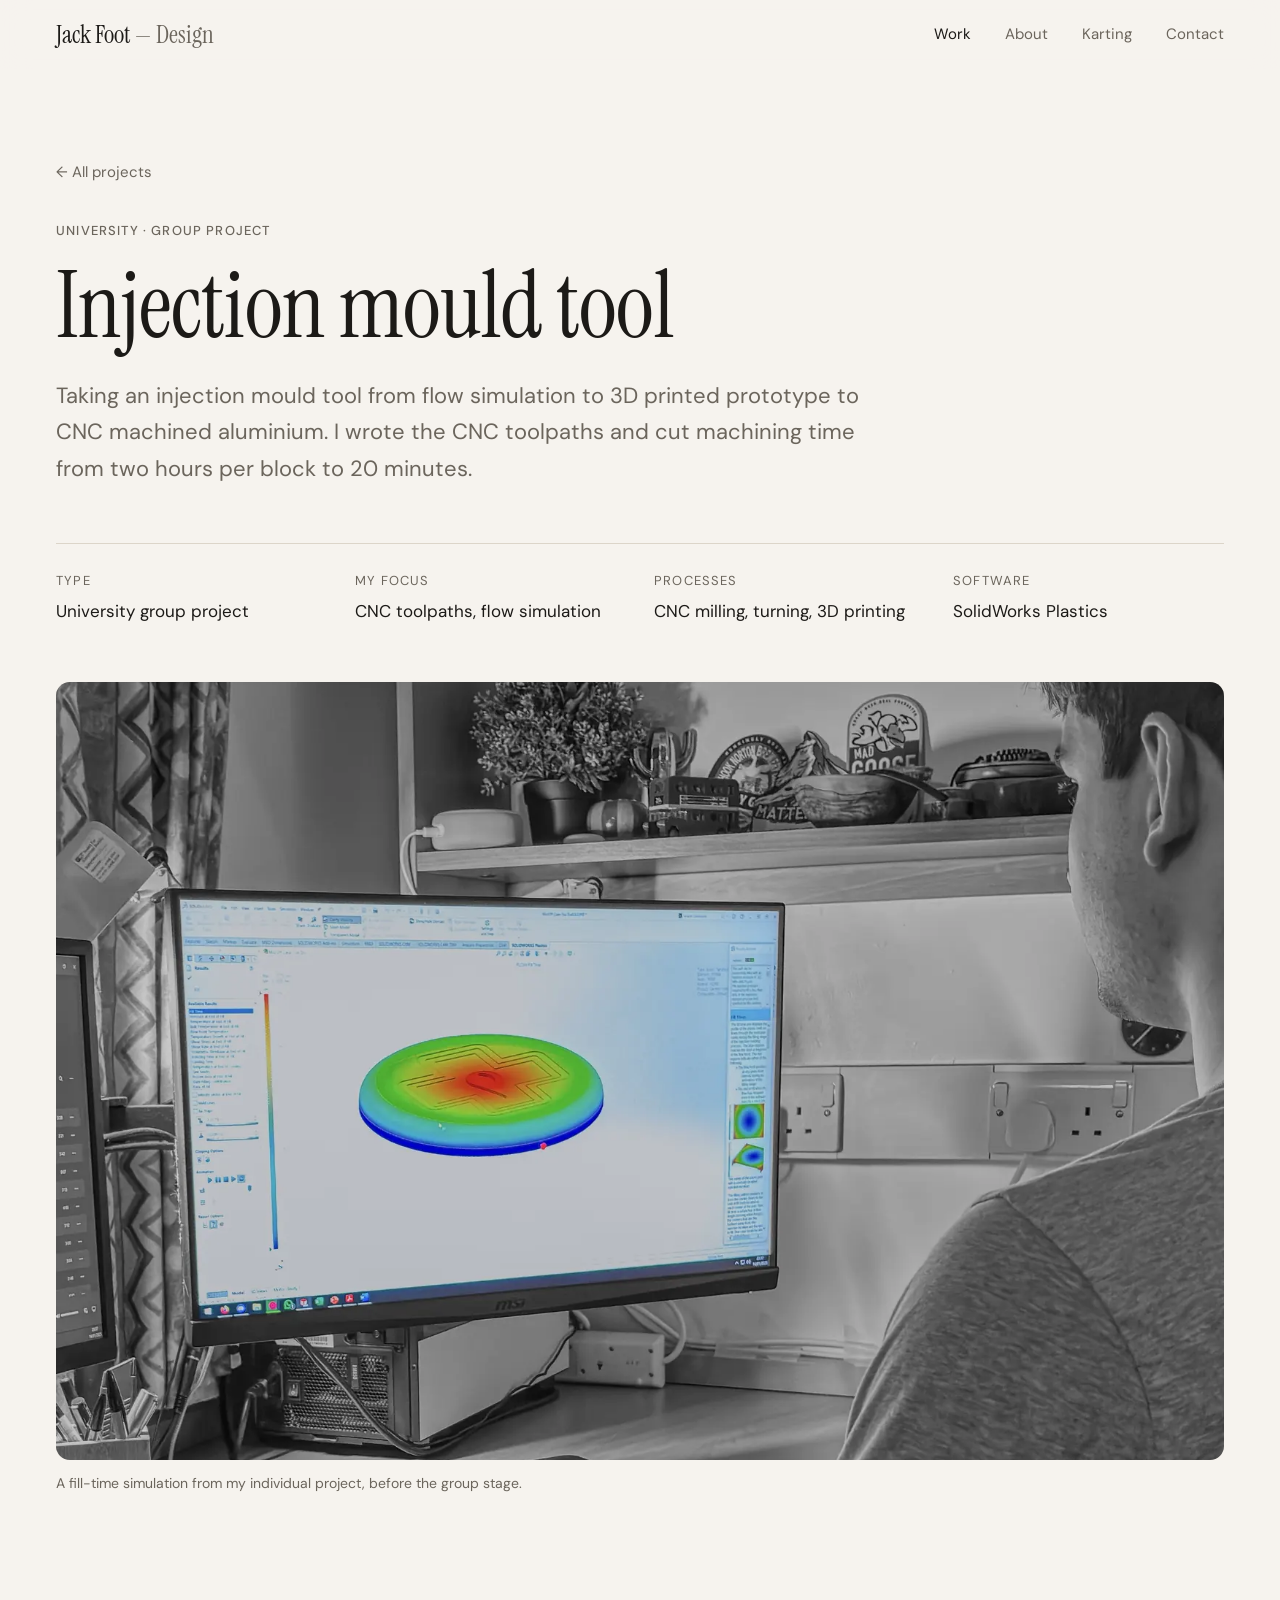
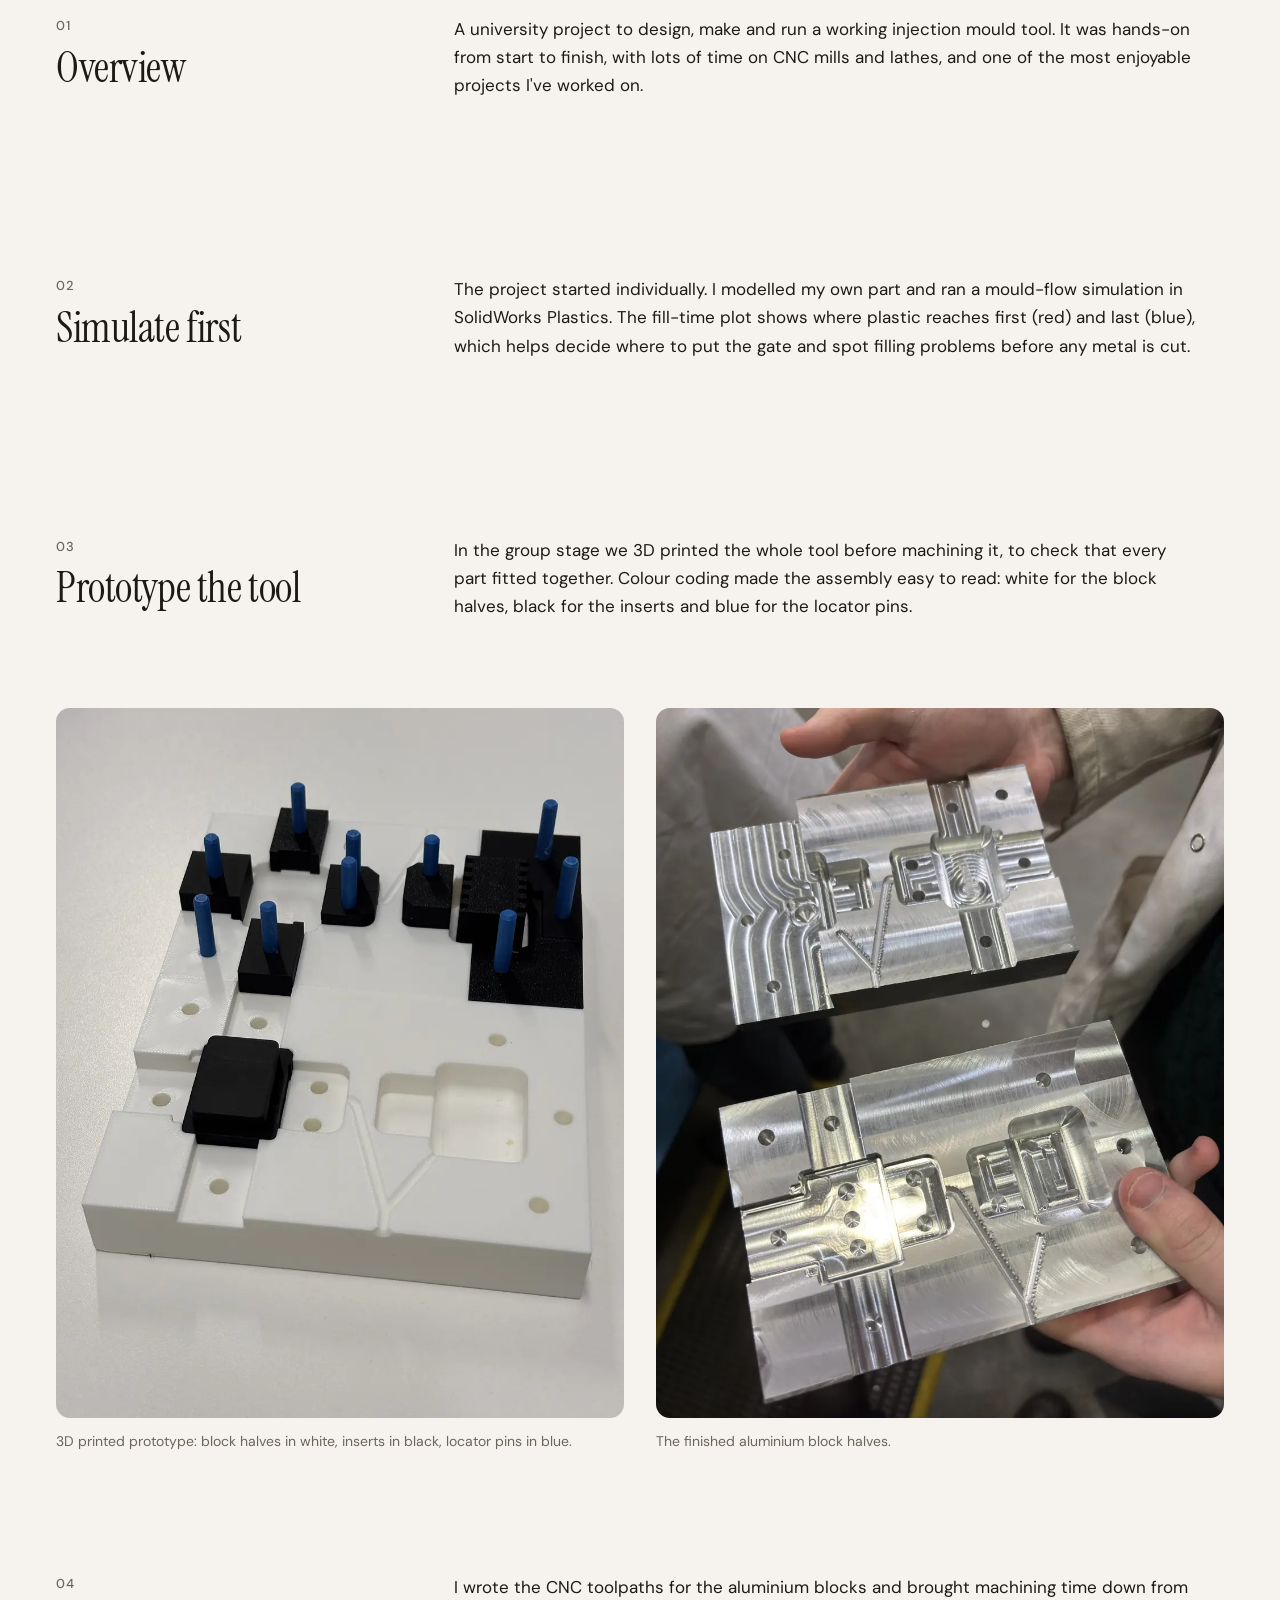
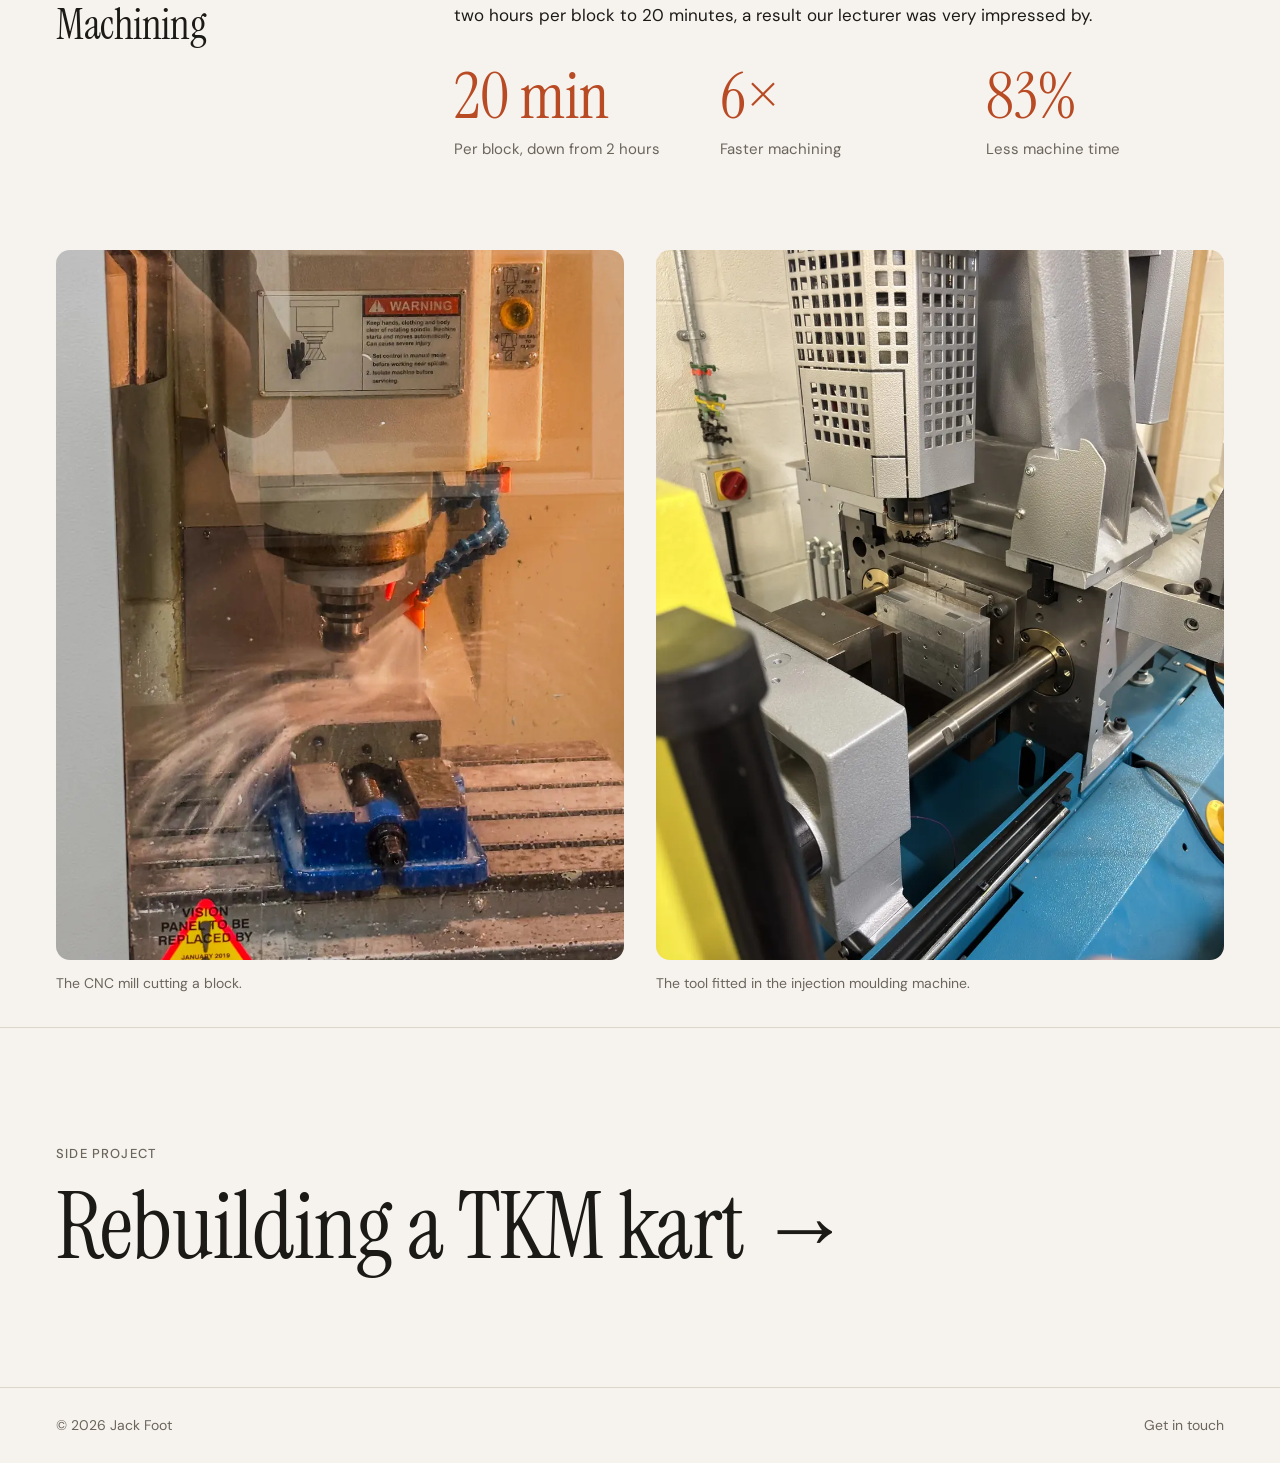
==== projects/injection-moulding.html @ 2ce201a3 "Add injection mould tool project First real case study: flow simulation, 3D printed prototype tool, " ====
<!doctype html>
<html lang="en">
<head>
  <meta charset="utf-8">
  <meta name="viewport" content="width=device-width, initial-scale=1">
  <title>Injection Mould Tool — Jack Foot</title>
  <meta name="description" content="University group project: simulating, prototyping and CNC machining a working injection mould tool.">
  <meta name="color-scheme" content="light dark">
  <link rel="icon" href="../assets/img/favicon.svg" type="image/svg+xml">
  <link rel="preconnect" href="https://fonts.googleapis.com">
  <link rel="preconnect" href="https://fonts.gstatic.com" crossorigin>
  <link href="https://fonts.googleapis.com/css2?family=DM+Sans:opsz,wght@9..40,400;9..40,500&family=Instrument+Serif:ital@0;1&display=swap" rel="stylesheet">
  <link rel="stylesheet" href="../assets/css/style.css">
</head>
<body>

  <header class="site-header">
    <div class="wrap">
      <a class="brand" href="../">Jack Foot <span>— Design</span></a>
      <nav class="nav" aria-label="Main">
        <a href="../#work" aria-current="page">Work</a>
        <a href="../#about">About</a>
        <a href="../#karting">Karting</a>
        <a href="../#contact">Contact</a>
      </nav>
    </div>
  </header>

  <main>
    <article>

      <header class="case-hero wrap">
        <a class="back" href="../#work">← All projects</a>
        <div><span class="label">University · Group project</span></div>
        <h1>Injection mould tool</h1>
        <p class="summary">Taking an injection mould tool from flow simulation to 3D printed prototype to CNC machined aluminium. I wrote the CNC toolpaths and cut machining time from two hours per block to 20 minutes.</p>

        <dl class="facts">
          <div><dt>Type</dt><dd>University group project</dd></div>
          <div><dt>My focus</dt><dd>CNC toolpaths, flow simulation</dd></div>
          <div><dt>Processes</dt><dd>CNC milling, turning, 3D printing</dd></div>
          <div><dt>Software</dt><dd>SolidWorks Plastics</dd></div>
        </dl>
      </header>

      <div class="wrap media">
        <figure class="figure hero-32 reveal"><picture><source srcset="../assets/img/im-simulation.webp" type="image/webp"><img src="../assets/img/im-simulation.jpg" alt="Jack at his desk looking at a colour-coded fill-time simulation of a moulded part in SolidWorks Plastics" width="1600" height="1200" decoding="async" style="object-position: 50% 45%"></picture><figcaption>A fill-time simulation from my individual project, before the group stage.</figcaption></figure>
      </div>

      <div class="wrap">
        <section class="block reveal">
          <div><span class="label">01</span><h2>Overview</h2></div>
          <div>
            <p>A university project to design, make and run a working injection mould tool. It was hands-on from start to finish, with lots of time on CNC mills and lathes, and one of the most enjoyable projects I've worked on.</p>
          </div>
        </section>

        <section class="block reveal">
          <div><span class="label">02</span><h2>Simulate first</h2></div>
          <div>
            <p>The project started individually. I modelled my own part and ran a mould-flow simulation in SolidWorks Plastics. The fill-time plot shows where plastic reaches first (red) and last (blue), which helps decide where to put the gate and spot filling problems before any metal is cut.</p>
          </div>
        </section>

        <section class="block reveal">
          <div><span class="label">03</span><h2>Prototype the tool</h2></div>
          <div>
            <p>In the group stage we 3D printed the whole tool before machining it, to check that every part fitted together. Colour coding made the assembly easy to read: white for the block halves, black for the inserts and blue for the locator pins.</p>
          </div>
        </section>
      </div>

      <div class="wrap media">
        <div class="figure-pair">
          <figure class="figure tall reveal"><picture><source srcset="../assets/img/im-printed-prototype.webp" type="image/webp"><img src="../assets/img/im-printed-prototype.jpg" alt="3D printed prototype of the mould tool, with white block halves, black inserts and blue locator pins" width="1000" height="1333" loading="lazy" decoding="async"></picture><figcaption>3D printed prototype: block halves in white, inserts in black, locator pins in blue.</figcaption></figure>
          <figure class="figure tall reveal"><picture><source srcset="../assets/img/im-aluminium-halves.webp" type="image/webp"><img src="../assets/img/im-aluminium-halves.jpg" alt="The two finished CNC machined aluminium mould block halves held in hand" width="1000" height="1333" loading="lazy" decoding="async"></picture><figcaption>The finished aluminium block halves.</figcaption></figure>
        </div>
      </div>

      <div class="wrap">
        <section class="block reveal">
          <div><span class="label">04</span><h2>Machining</h2></div>
          <div>
            <p>I wrote the CNC toolpaths for the aluminium blocks and brought machining time down from two hours per block to 20 minutes, a result our lecturer was very impressed by.</p>
            <div class="stats">
              <div><strong>20 min</strong><span>Per block, down from 2 hours</span></div>
              <div><strong>6×</strong><span>Faster machining</span></div>
              <div><strong>83%</strong><span>Less machine time</span></div>
            </div>
          </div>
        </section>
      </div>

      <div class="wrap media">
        <div class="figure-pair">
          <figure class="figure tall reveal"><picture><source srcset="../assets/img/im-cnc.webp" type="image/webp"><img src="../assets/img/im-cnc.jpg" alt="CNC milling machine cutting a block held in a vice, with coolant spraying" width="1200" height="1200" loading="lazy" decoding="async"></picture><figcaption>The CNC mill cutting a block.</figcaption></figure>
          <figure class="figure tall reveal"><picture><source srcset="../assets/img/im-machine.webp" type="image/webp"><img src="../assets/img/im-machine.jpg" alt="Injection moulding machine with the aluminium mould tool fitted between the platens" width="1000" height="1333" loading="lazy" decoding="async"></picture><figcaption>The tool fitted in the injection moulding machine.</figcaption></figure>
        </div>
      </div>

    </article>

    <nav class="next" aria-label="Next project">
      <div class="wrap">
        <a href="karting.html">
          <span class="label">Side project</span>
          <h2>Rebuilding a TKM kart →</h2>
        </a>
      </div>
    </nav>
  </main>

  <footer class="site-footer">
    <div class="wrap">
      <span>© <span data-year>2026</span> Jack Foot</span>
      <a href="../#contact">Get in touch</a>
    </div>
  </footer>

  <script src="../assets/js/main.js"></script>
</body>
</html>
---- assets/css/style.css ----
/* ==========================================================================
   Jack Foot — Design Portfolio
   1. Tokens   2. Base   3. Layout   4. Header   5. Hero   6. Work grid
   7. About    8. Contact / footer   9. Case study   10. Motion
   ========================================================================== */

/* 1. Tokens — change colours and fonts here ------------------------------- */
:root {
  --bg: #f6f3ee;
  --surface: #ece7de;
  --ink: #1c1a17;
  --muted: #6b655c;
  --line: #dcd5c9;
  --accent: #b84a24;

  --font-display: "Instrument Serif", "Iowan Old Style", Georgia, serif;
  --font-body: "DM Sans", system-ui, -apple-system, "Segoe UI", sans-serif;

  --max: 1180px;
  --gutter: clamp(20px, 5vw, 56px);
  --radius: 14px;
  --space-section: clamp(72px, 12vw, 148px);
}

@media (prefers-color-scheme: dark) {
  :root {
    --bg: #141311;
    --surface: #1e1c19;
    --ink: #ece7df;
    --muted: #9c958a;
    --line: #2f2c27;
    --accent: #e58a63;
  }
}

/* 2. Base ----------------------------------------------------------------- */
*, *::before, *::after { box-sizing: border-box; }

html { scroll-behavior: smooth; -webkit-text-size-adjust: 100%; }

body {
  margin: 0;
  background: var(--bg);
  color: var(--ink);
  font-family: var(--font-body);
  font-size: 17px;
  line-height: 1.65;
  -webkit-font-smoothing: antialiased;
}

img { display: block; max-width: 100%; height: auto; }

a { color: inherit; text-decoration: none; }
a:focus-visible, button:focus-visible {
  outline: 2px solid var(--accent);
  outline-offset: 4px;
  border-radius: 4px;
}

h1, h2, h3 {
  font-family: var(--font-display);
  font-weight: 400;
  line-height: 1.08;
  letter-spacing: -0.01em;
  margin: 0;
  text-wrap: balance;
}

p { margin: 0 0 1em; max-width: 62ch; text-wrap: pretty; }
p:last-child { margin-bottom: 0; }

::selection { background: var(--accent); color: var(--bg); }

/* 3. Layout --------------------------------------------------------------- */
.wrap {
  width: 100%;
  max-width: calc(var(--max) + var(--gutter) * 2);
  margin-inline: auto;
  padding-inline: var(--gutter);
}

.section { padding-block: var(--space-section); }
.section + .section { border-top: 1px solid var(--line); }

.label {
  font-size: 13px;
  font-weight: 500;
  letter-spacing: 0.09em;
  text-transform: uppercase;
  color: var(--muted);
}

.section-head {
  display: flex;
  flex-wrap: wrap;
  align-items: end;
  justify-content: space-between;
  gap: 20px 40px;
  margin-bottom: clamp(32px, 5vw, 56px);
}
.section-head h2 { font-size: clamp(34px, 5vw, 54px); margin-top: 10px; }

.link {
  background: linear-gradient(currentColor, currentColor) 0 100% / 100% 1px no-repeat;
  padding-bottom: 2px;
  transition: color 0.2s;
}
.link:hover { color: var(--accent); }

/* 4. Header --------------------------------------------------------------- */
.site-header {
  position: sticky;
  top: 0;
  z-index: 10;
  background: color-mix(in srgb, var(--bg) 86%, transparent);
  backdrop-filter: blur(14px);
  -webkit-backdrop-filter: blur(14px);
  border-bottom: 1px solid transparent;
  transition: border-color 0.3s;
}
.site-header.is-scrolled { border-bottom-color: var(--line); }

.site-header .wrap {
  display: flex;
  align-items: center;
  justify-content: space-between;
  gap: 16px;
  height: 68px;
}

.brand { font-family: var(--font-display); font-size: 25px; line-height: 1; white-space: nowrap; }
.brand span { color: var(--muted); }

.nav { display: flex; gap: clamp(16px, 3vw, 34px); font-size: 15px; }
.nav a { color: var(--muted); transition: color 0.2s; padding-block: 8px; }
.nav a:hover, .nav a[aria-current="page"] { color: var(--ink); }

@media (max-width: 420px) { .brand span { display: none; } }
@media (max-width: 380px) {
  .brand { font-size: 22px; }
  .nav { gap: 12px; font-size: 14px; }
}

/* 5. Hero ----------------------------------------------------------------- */
.hero { padding-block: clamp(64px, 11vw, 150px) clamp(56px, 9vw, 110px); }

.hero h1 { font-size: clamp(44px, 8.4vw, 104px); max-width: 15ch; margin-block: 22px 30px; }
.hero h1 em { font-style: italic; color: var(--accent); }

.hero-foot {
  display: flex;
  flex-wrap: wrap;
  justify-content: space-between;
  align-items: end;
  gap: 24px 48px;
}
.hero-foot p { color: var(--muted); font-size: clamp(17px, 1.6vw, 20px); max-width: 46ch; }

.status {
  display: inline-flex;
  align-items: center;
  gap: 10px;
  font-size: 14px;
  padding: 9px 16px;
  border: 1px solid var(--line);
  border-radius: 999px;
  white-space: nowrap;
}
.status::before {
  content: "";
  width: 8px; height: 8px;
  border-radius: 50%;
  background: #4f9d69;
  box-shadow: 0 0 0 4px color-mix(in srgb, #4f9d69 22%, transparent);
}

/* 6. Work grid ------------------------------------------------------------ */
.filters { display: flex; flex-wrap: wrap; gap: 8px; }
.filters button {
  font: inherit;
  font-size: 14px;
  color: var(--muted);
  background: none;
  border: 1px solid var(--line);
  border-radius: 999px;
  padding: 7px 16px;
  cursor: pointer;
  transition: color 0.2s, background 0.2s, border-color 0.2s;
}
.filters button:hover { color: var(--ink); border-color: var(--muted); }
.filters button[aria-pressed="true"] { background: var(--ink); border-color: var(--ink); color: var(--bg); }

.work-grid {
  display: grid;
  grid-template-columns: repeat(2, minmax(0, 1fr));
  gap: clamp(36px, 5vw, 64px) clamp(20px, 3vw, 40px);
}
@media (max-width: 720px) { .work-grid { grid-template-columns: 1fr; } }

.card[hidden] { display: none; }
.card a { display: block; }

.card-media {
  aspect-ratio: 4 / 3;
  border-radius: var(--radius);
  overflow: hidden;
  background: var(--surface);
}
.card-media > * {
  width: 100%; height: 100%;
  object-fit: cover;
  transition: transform 0.7s cubic-bezier(0.2, 0.7, 0.2, 1);
}
.card a:hover .card-media > * { transform: scale(1.035); }
.card-media picture { display: block; }
.card-media img { width: 100%; height: 100%; object-fit: cover; }

.card-body {
  display: flex;
  justify-content: space-between;
  align-items: baseline;
  gap: 16px;
  margin-top: 18px;
}
.card h3 { font-size: clamp(26px, 2.6vw, 32px); }
.card-meta { color: var(--muted); font-size: 14px; white-space: nowrap; }
.card p { color: var(--muted); font-size: 15.5px; margin-top: 6px; }

/* Placeholder artwork — delete once real images are in place */
.ph {
  display: grid;
  place-items: center;
  color: color-mix(in srgb, var(--ink) 45%, transparent);
  font-size: 13px;
  letter-spacing: 0.09em;
  text-transform: uppercase;
  background:
    radial-gradient(120% 90% at 15% 10%, color-mix(in srgb, var(--tint, var(--accent)) 34%, transparent), transparent 60%),
    radial-gradient(90% 80% at 90% 95%, color-mix(in srgb, var(--tint, var(--accent)) 20%, transparent), transparent 65%),
    var(--surface);
}
.ph.t2 { --tint: #5b7f95; }
.ph.t3 { --tint: #7d8a4e; }
.ph.t4 { --tint: #a8794a; }
.ph.t5 { --tint: #86678f; }
.ph.t6 { --tint: #4f8a80; }

/* 7. About ---------------------------------------------------------------- */
.about {
  display: grid;
  grid-template-columns: minmax(0, 5fr) minmax(0, 6fr);
  gap: clamp(32px, 6vw, 96px);
  align-items: start;
}
@media (max-width: 820px) { .about { grid-template-columns: 1fr; } }

.about h2 { font-size: clamp(34px, 5vw, 54px); margin-top: 10px; }
.about .lead { font-family: var(--font-display); font-size: clamp(24px, 2.8vw, 32px); line-height: 1.25; margin-bottom: 24px; }
.about p { color: var(--muted); }
.about p.lead { color: var(--ink); }

.portrait { display: block; aspect-ratio: 4 / 5; border-radius: var(--radius); overflow: hidden; margin-top: 32px; max-width: 380px; background: var(--surface); }
.portrait > * { width: 100%; height: 100%; object-fit: cover; }
.portrait img { object-position: 50% 30%; }

.cols {
  display: grid;
  grid-template-columns: repeat(auto-fit, minmax(170px, 1fr));
  gap: 28px;
  margin-top: 44px;
  padding-top: 32px;
  border-top: 1px solid var(--line);
}
.cols ul { list-style: none; margin: 12px 0 0; padding: 0; font-size: 15.5px; }
.cols li { padding-block: 4px; }
.cols li small { color: var(--muted); font-size: inherit; }

/* 7b. Side project (karting) --------------------------------------------- */
.side {
  display: grid;
  grid-template-columns: minmax(0, 6fr) minmax(0, 5fr);
  gap: clamp(32px, 6vw, 96px);
  align-items: center;
}
@media (max-width: 820px) { .side { grid-template-columns: 1fr; } }

.side-media { aspect-ratio: 4 / 3; border-radius: var(--radius); overflow: hidden; }
.side-media > * { display: block; width: 100%; height: 100%; object-fit: cover; }
.side-media img { width: 100%; height: 100%; object-fit: cover; }

.side h2 { font-size: clamp(34px, 5vw, 54px); margin-block: 10px 22px; }
.side .lead { font-family: var(--font-display); font-size: clamp(22px, 2.4vw, 28px); line-height: 1.3; }
.side p { color: var(--muted); }
.side p.lead { color: var(--ink); }

.spec { margin: 28px 0 30px; border-top: 1px solid var(--line); }
.spec div { display: flex; justify-content: space-between; gap: 20px; padding-block: 12px; border-bottom: 1px solid var(--line); font-size: 15.5px; }
.spec dt { color: var(--muted); }
.spec dd { margin: 0; text-align: right; }

/* 8. Contact / footer ----------------------------------------------------- */
.contact h2 { font-size: clamp(40px, 7.4vw, 92px); margin-block: 18px 32px; max-width: 14ch; }
.contact .mail { font-size: clamp(19px, 2.4vw, 26px); }
.socials { display: flex; flex-wrap: wrap; gap: 12px 28px; margin-top: 36px; color: var(--muted); font-size: 15.5px; }
.socials a:hover { color: var(--ink); }

.site-footer { border-top: 1px solid var(--line); color: var(--muted); font-size: 14px; }
.site-footer .wrap { display: flex; flex-wrap: wrap; justify-content: space-between; gap: 8px 24px; padding-block: 26px; }

/* 9. Case study ----------------------------------------------------------- */
.back { display: inline-block; color: var(--muted); font-size: 15px; margin-bottom: 30px; }
.back:hover { color: var(--ink); }

.case-hero { padding-block: clamp(44px, 7vw, 88px) clamp(32px, 5vw, 56px); }
.case-hero h1 { font-size: clamp(44px, 7.4vw, 92px); margin-block: 14px 22px; max-width: 16ch; }
.case-hero .summary { font-size: clamp(18px, 1.9vw, 22px); color: var(--muted); max-width: 54ch; }

.facts {
  display: grid;
  grid-template-columns: repeat(auto-fit, minmax(150px, 1fr));
  gap: 22px 28px;
  margin: clamp(36px, 5vw, 56px) 0 0;
  padding-top: 26px;
  border-top: 1px solid var(--line);
}
.facts dt { font-size: 13px; letter-spacing: 0.09em; text-transform: uppercase; color: var(--muted); }
.facts dd { margin: 6px 0 0; }

.figure { margin: 0; }
.figure > :first-child { width: 100%; border-radius: var(--radius); aspect-ratio: 16 / 9; object-fit: cover; }
.figure.tall > :first-child { aspect-ratio: 4 / 5; }
.figure.hero-32 > :first-child { aspect-ratio: 3 / 2; }
.figure picture { display: block; overflow: hidden; border-radius: var(--radius); background: var(--surface); }
.figure picture img { width: 100%; height: 100%; object-fit: cover; }
.figure figcaption { color: var(--muted); font-size: 14px; margin-top: 12px; }

.figure-pair { display: grid; grid-template-columns: repeat(2, minmax(0, 1fr)); gap: clamp(16px, 3vw, 32px); }
@media (max-width: 640px) { .figure-pair { grid-template-columns: 1fr; } }

.block {
  display: grid;
  grid-template-columns: minmax(0, 1fr) minmax(0, 2.4fr);
  gap: 16px clamp(24px, 6vw, 80px);
  padding-block: clamp(48px, 7vw, 88px);
}
@media (max-width: 760px) { .block { grid-template-columns: 1fr; } }
.block h2 { font-size: clamp(30px, 3.6vw, 42px); }
.block .label { display: block; margin-bottom: 8px; }
.block ul { padding-left: 1.1em; margin: 0 0 1em; max-width: 60ch; }
.block li { padding-block: 3px; }

.media { padding-bottom: clamp(16px, 3vw, 32px); display: grid; gap: clamp(16px, 3vw, 32px); }

.stats {
  display: grid;
  grid-template-columns: repeat(auto-fit, minmax(160px, 1fr));
  gap: 28px;
  margin-top: 36px;
}
.stats strong { display: block; font-family: var(--font-display); font-weight: 400; font-size: clamp(44px, 5.4vw, 64px); line-height: 1; color: var(--accent); }
.stats span { display: block; color: var(--muted); font-size: 15px; margin-top: 8px; }

.next { border-top: 1px solid var(--line); padding-block: clamp(56px, 9vw, 110px); }
.next a { display: block; }
.next h2 { font-size: clamp(40px, 7.4vw, 92px); margin-top: 12px; transition: color 0.2s; }
.next a:hover h2 { color: var(--accent); }

/* 10. Motion -------------------------------------------------------------- */
@media (prefers-reduced-motion: no-preference) {
  .js .reveal { opacity: 0; transform: translateY(18px); transition: opacity 0.8s ease, transform 0.8s cubic-bezier(0.2, 0.7, 0.2, 1); }
  .js .reveal.is-in { opacity: 1; transform: none; }
}
@media (prefers-reduced-motion: reduce) {
  html { scroll-behavior: auto; }
  .card-media > * { transition: none; }
}
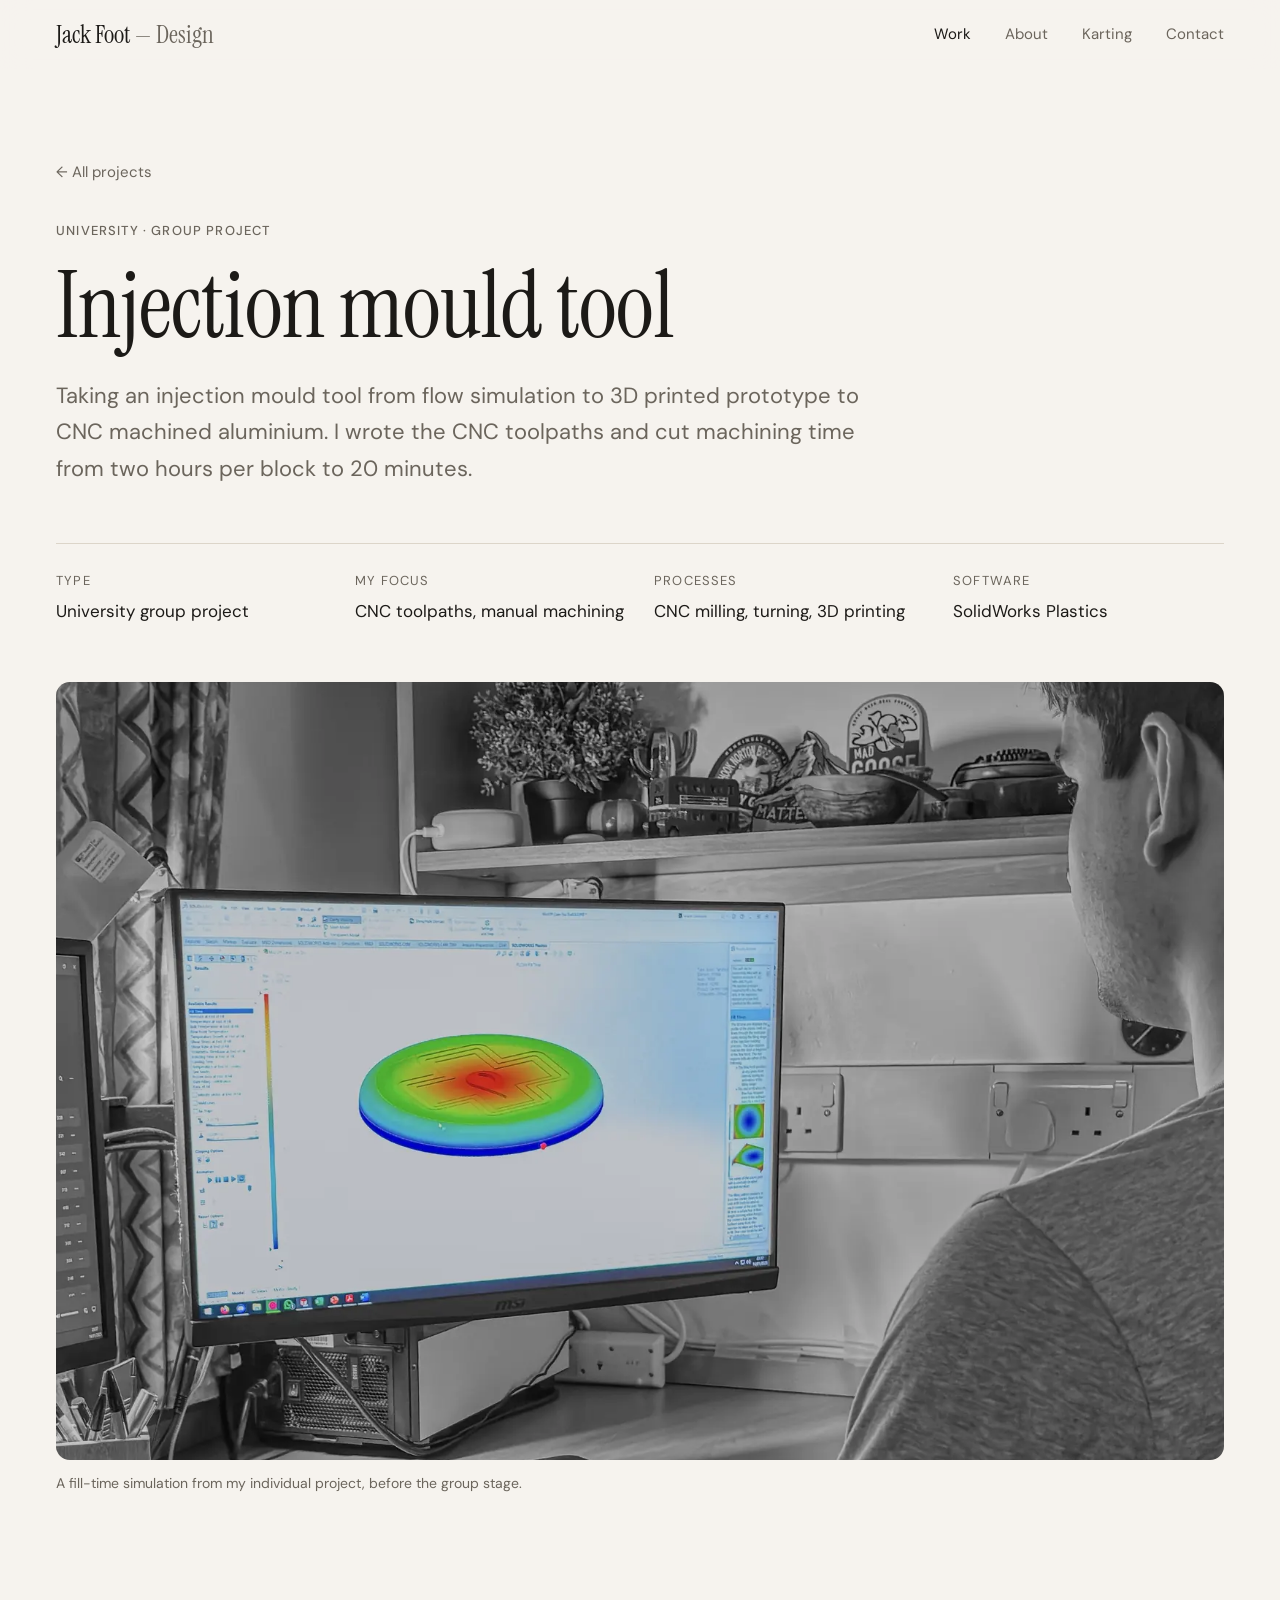
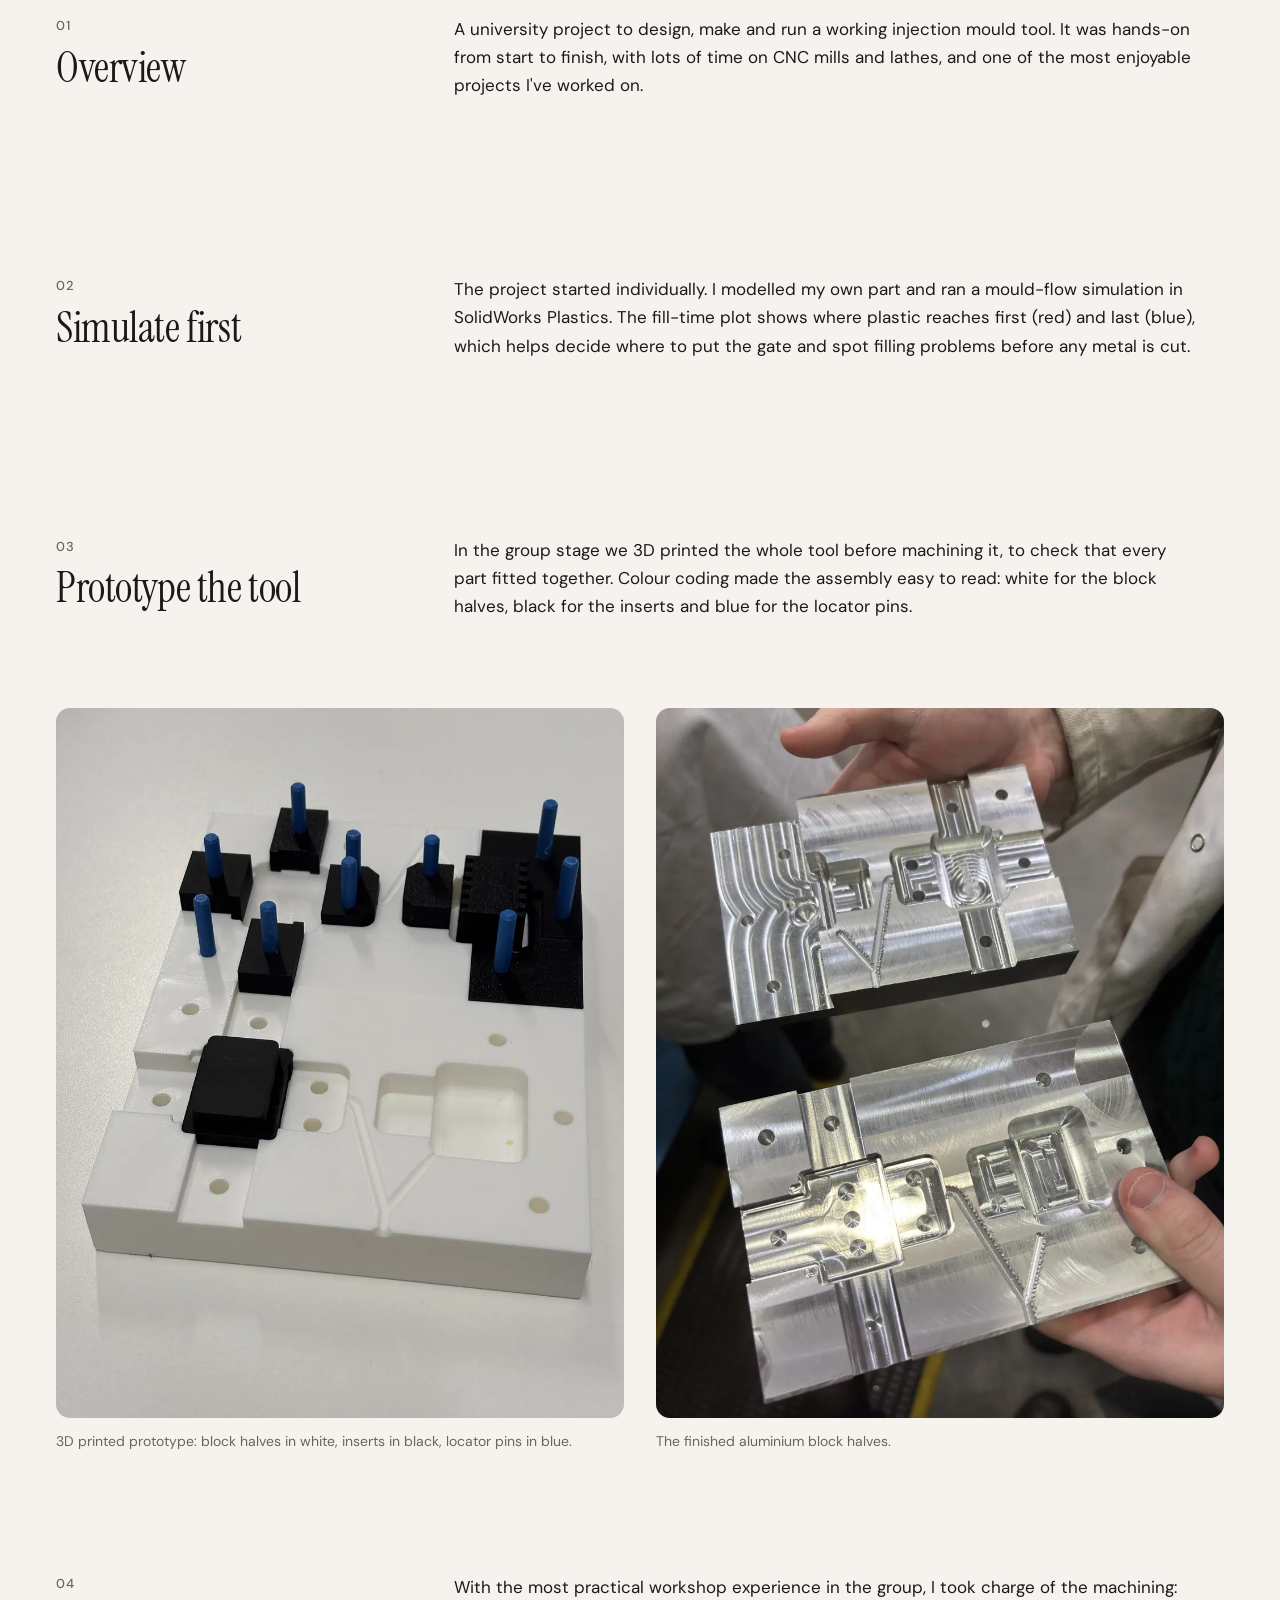
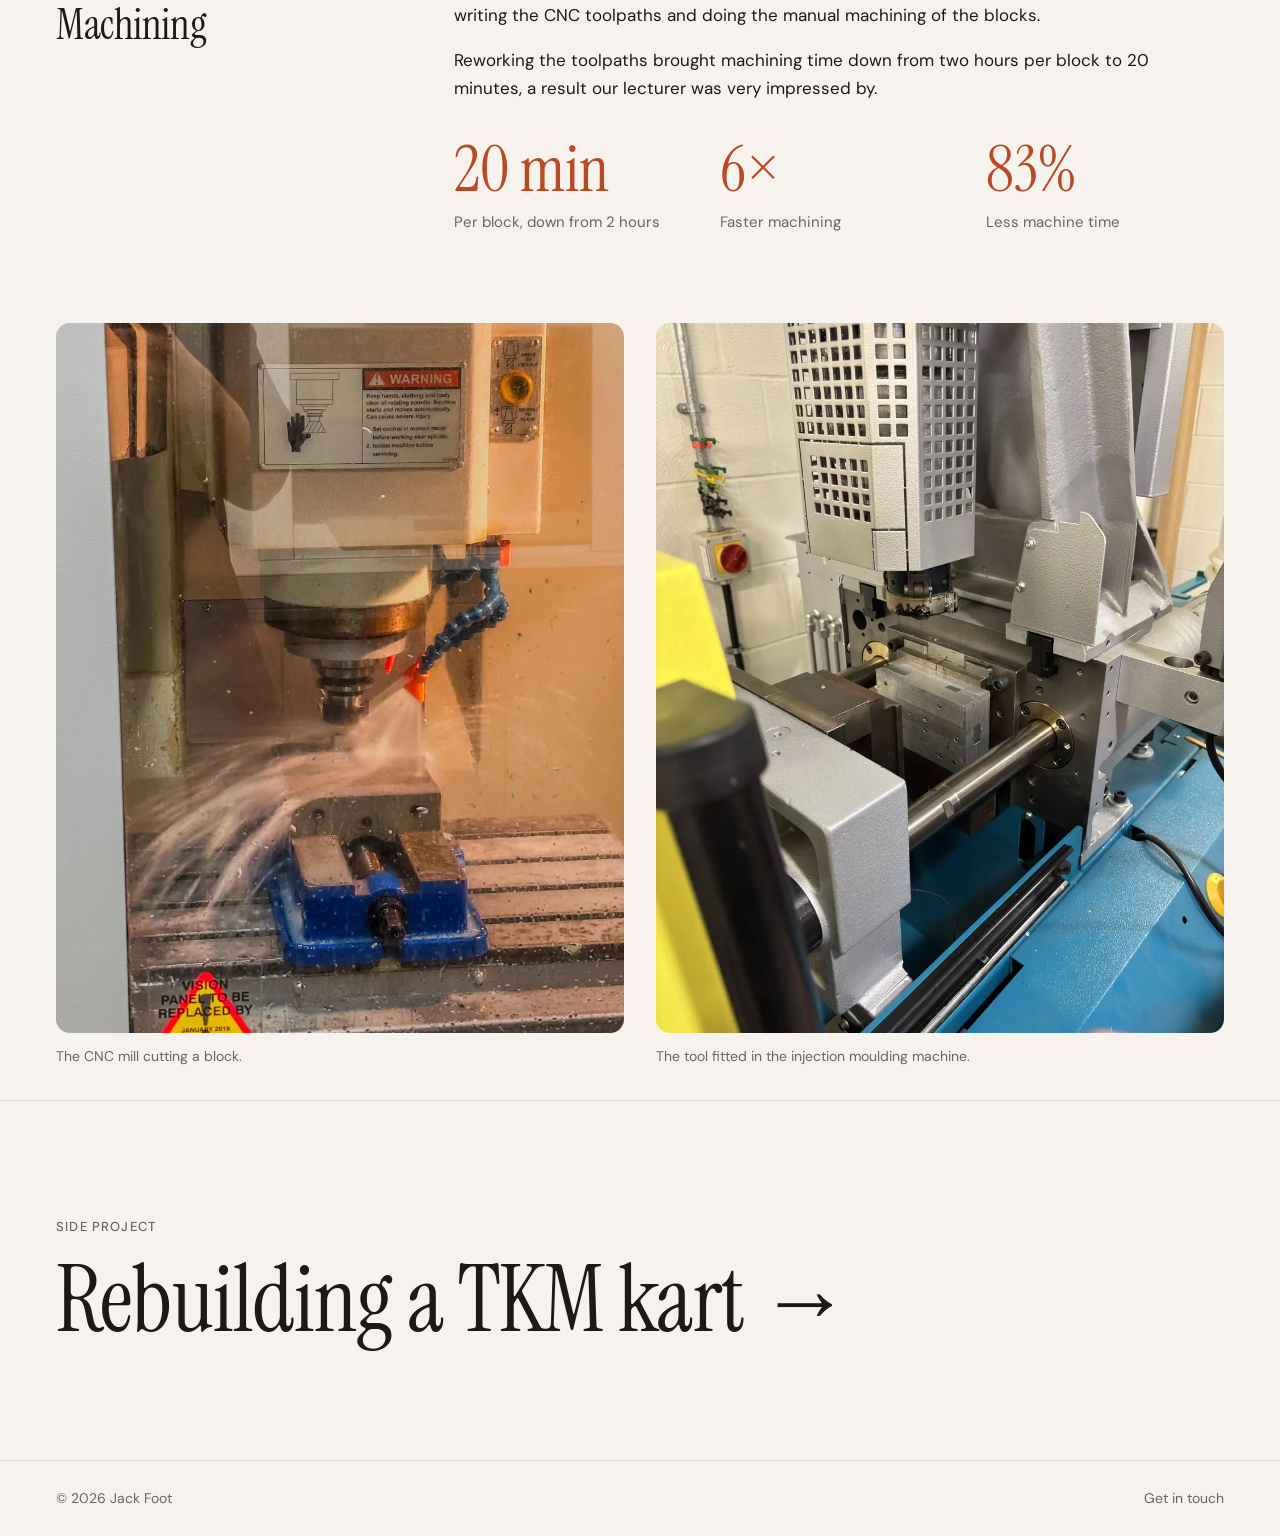
==== commit 65b68266: "Update injection mould project role: toolpaths and manual machining Co-Authored-By: Claude Opus 5.5 " ====
--- a/projects/injection-moulding.html
+++ b/projects/injection-moulding.html
@@ -37,7 +37,7 @@
 
         <dl class="facts">
           <div><dt>Type</dt><dd>University group project</dd></div>
-          <div><dt>My focus</dt><dd>CNC toolpaths, flow simulation</dd></div>
+          <div><dt>My focus</dt><dd>CNC toolpaths, manual machining</dd></div>
           <div><dt>Processes</dt><dd>CNC milling, turning, 3D printing</dd></div>
           <div><dt>Software</dt><dd>SolidWorks Plastics</dd></div>
         </dl>
@@ -81,7 +81,8 @@
         <section class="block reveal">
           <div><span class="label">04</span><h2>Machining</h2></div>
           <div>
-            <p>I wrote the CNC toolpaths for the aluminium blocks and brought machining time down from two hours per block to 20 minutes, a result our lecturer was very impressed by.</p>
+            <p>With the most practical workshop experience in the group, I took charge of the machining: writing the CNC toolpaths and doing the manual machining of the blocks.</p>
+            <p>Reworking the toolpaths brought machining time down from two hours per block to 20 minutes, a result our lecturer was very impressed by.</p>
             <div class="stats">
               <div><strong>20 min</strong><span>Per block, down from 2 hours</span></div>
               <div><strong>6×</strong><span>Faster machining</span></div>
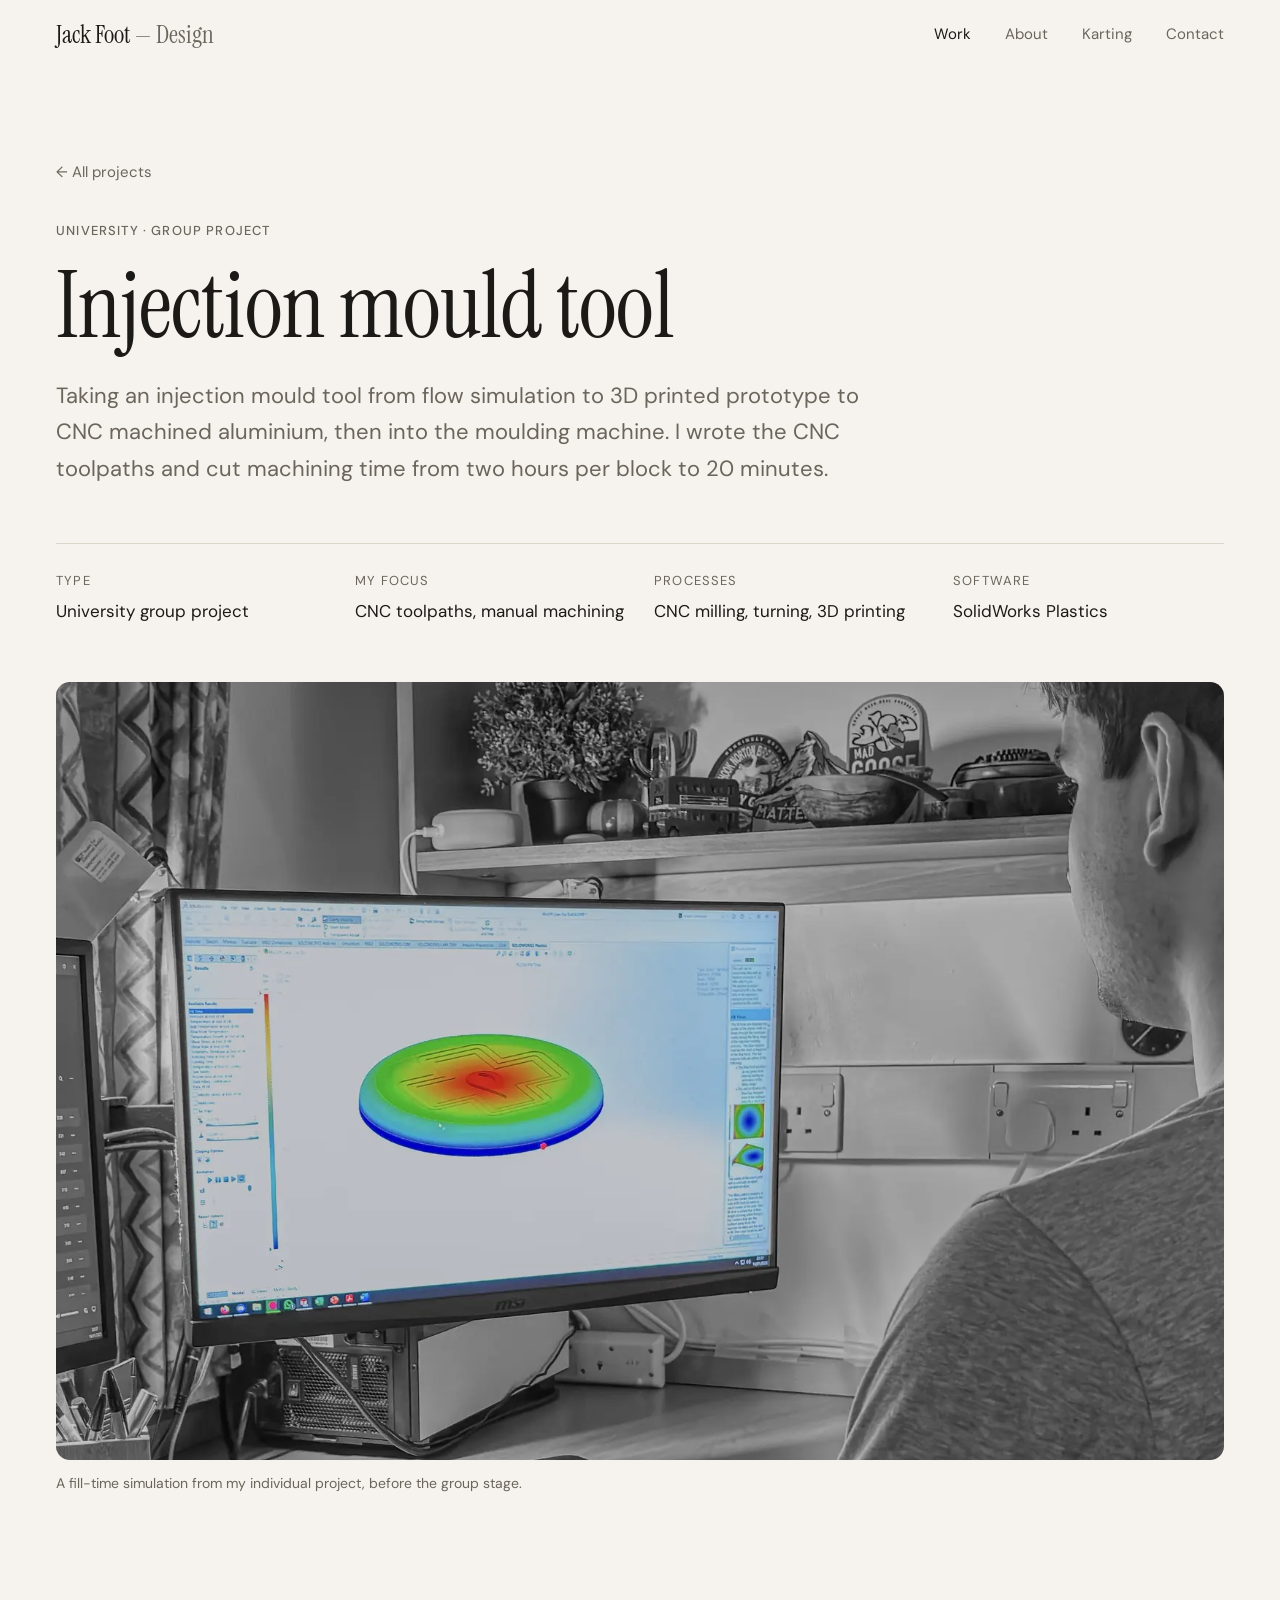
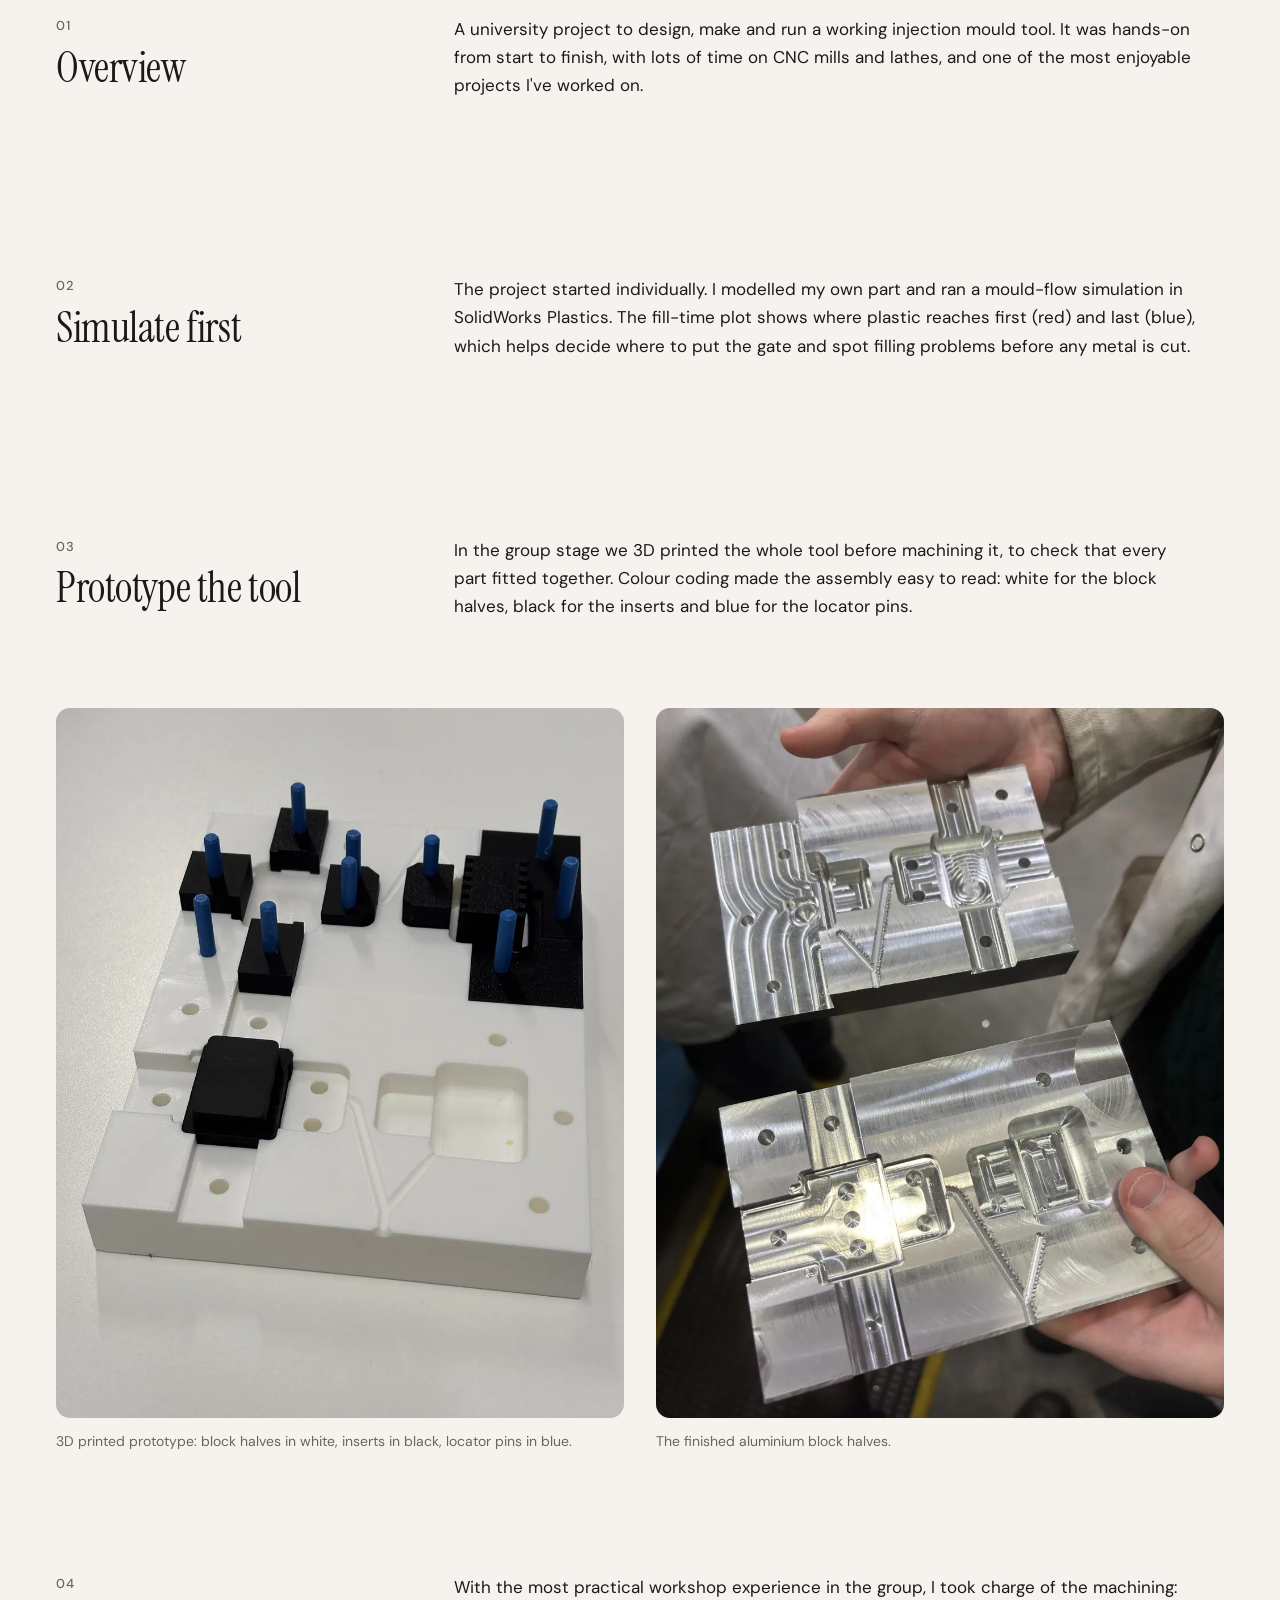
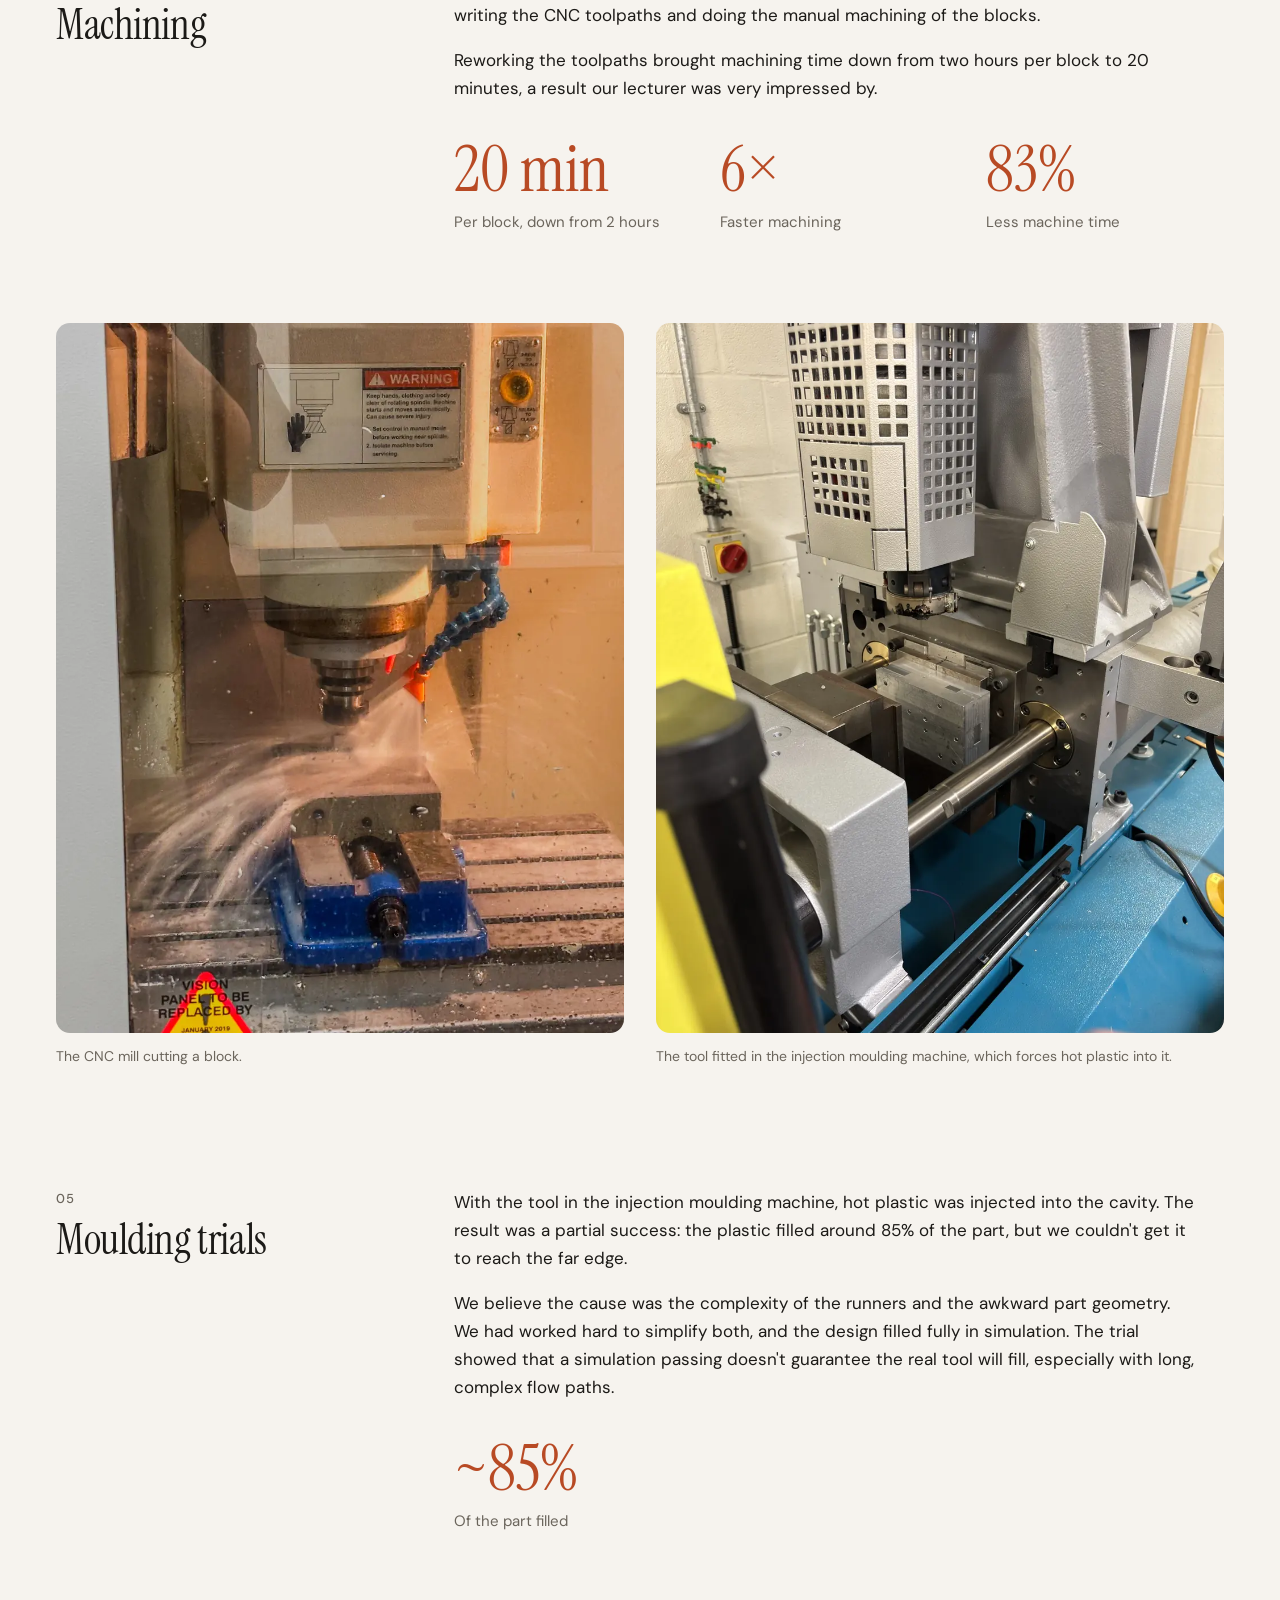
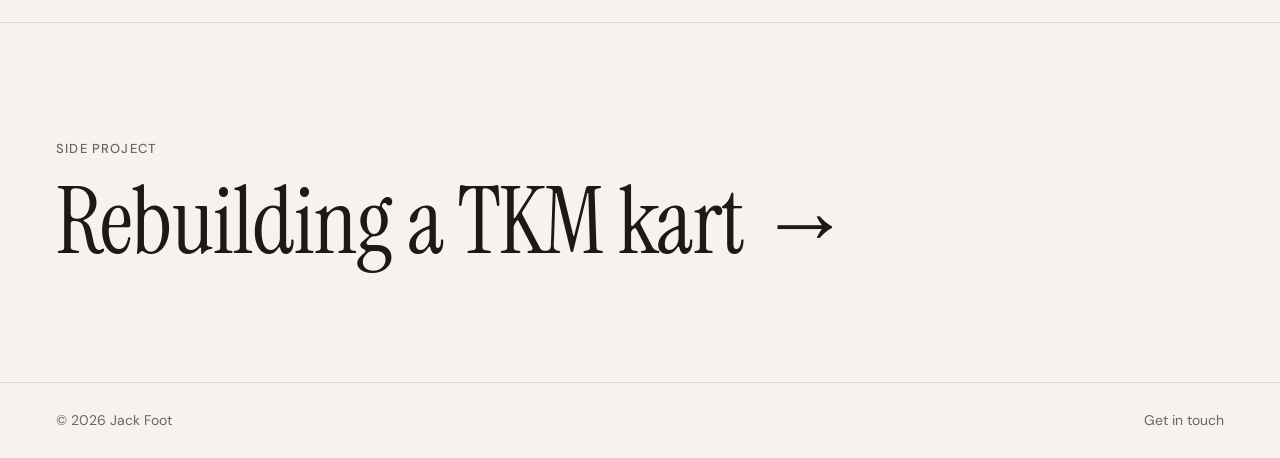
==== commit abe91dc7: "Add moulding trials outcome to injection mould project Co-Authored-By: Claude Opus 5.5 <noreply@anth" ====
--- a/projects/injection-moulding.html
+++ b/projects/injection-moulding.html
@@ -33,7 +33,7 @@
         <a class="back" href="../#work">← All projects</a>
         <div><span class="label">University · Group project</span></div>
         <h1>Injection mould tool</h1>
-        <p class="summary">Taking an injection mould tool from flow simulation to 3D printed prototype to CNC machined aluminium. I wrote the CNC toolpaths and cut machining time from two hours per block to 20 minutes.</p>
+        <p class="summary">Taking an injection mould tool from flow simulation to 3D printed prototype to CNC machined aluminium, then into the moulding machine. I wrote the CNC toolpaths and cut machining time from two hours per block to 20 minutes.</p>
 
         <dl class="facts">
           <div><dt>Type</dt><dd>University group project</dd></div>
@@ -95,8 +95,21 @@
       <div class="wrap media">
         <div class="figure-pair">
           <figure class="figure tall reveal"><picture><source srcset="../assets/img/im-cnc.webp" type="image/webp"><img src="../assets/img/im-cnc.jpg" alt="CNC milling machine cutting a block held in a vice, with coolant spraying" width="1200" height="1200" loading="lazy" decoding="async"></picture><figcaption>The CNC mill cutting a block.</figcaption></figure>
-          <figure class="figure tall reveal"><picture><source srcset="../assets/img/im-machine.webp" type="image/webp"><img src="../assets/img/im-machine.jpg" alt="Injection moulding machine with the aluminium mould tool fitted between the platens" width="1000" height="1333" loading="lazy" decoding="async"></picture><figcaption>The tool fitted in the injection moulding machine.</figcaption></figure>
+          <figure class="figure tall reveal"><picture><source srcset="../assets/img/im-machine.webp" type="image/webp"><img src="../assets/img/im-machine.jpg" alt="Injection moulding machine with the aluminium mould tool fitted between the platens" width="1000" height="1333" loading="lazy" decoding="async"></picture><figcaption>The tool fitted in the injection moulding machine, which forces hot plastic into it.</figcaption></figure>
         </div>
+      </div>
+
+      <div class="wrap">
+        <section class="block reveal">
+          <div><span class="label">05</span><h2>Moulding trials</h2></div>
+          <div>
+            <p>With the tool in the injection moulding machine, hot plastic was injected into the cavity. The result was a partial success: the plastic filled around 85% of the part, but we couldn't get it to reach the far edge.</p>
+            <p>We believe the cause was the complexity of the runners and the awkward part geometry. We had worked hard to simplify both, and the design filled fully in simulation. The trial showed that a simulation passing doesn't guarantee the real tool will fill, especially with long, complex flow paths.</p>
+            <div class="stats">
+              <div><strong>~85%</strong><span>Of the part filled</span></div>
+            </div>
+          </div>
+        </section>
       </div>
 
     </article>
